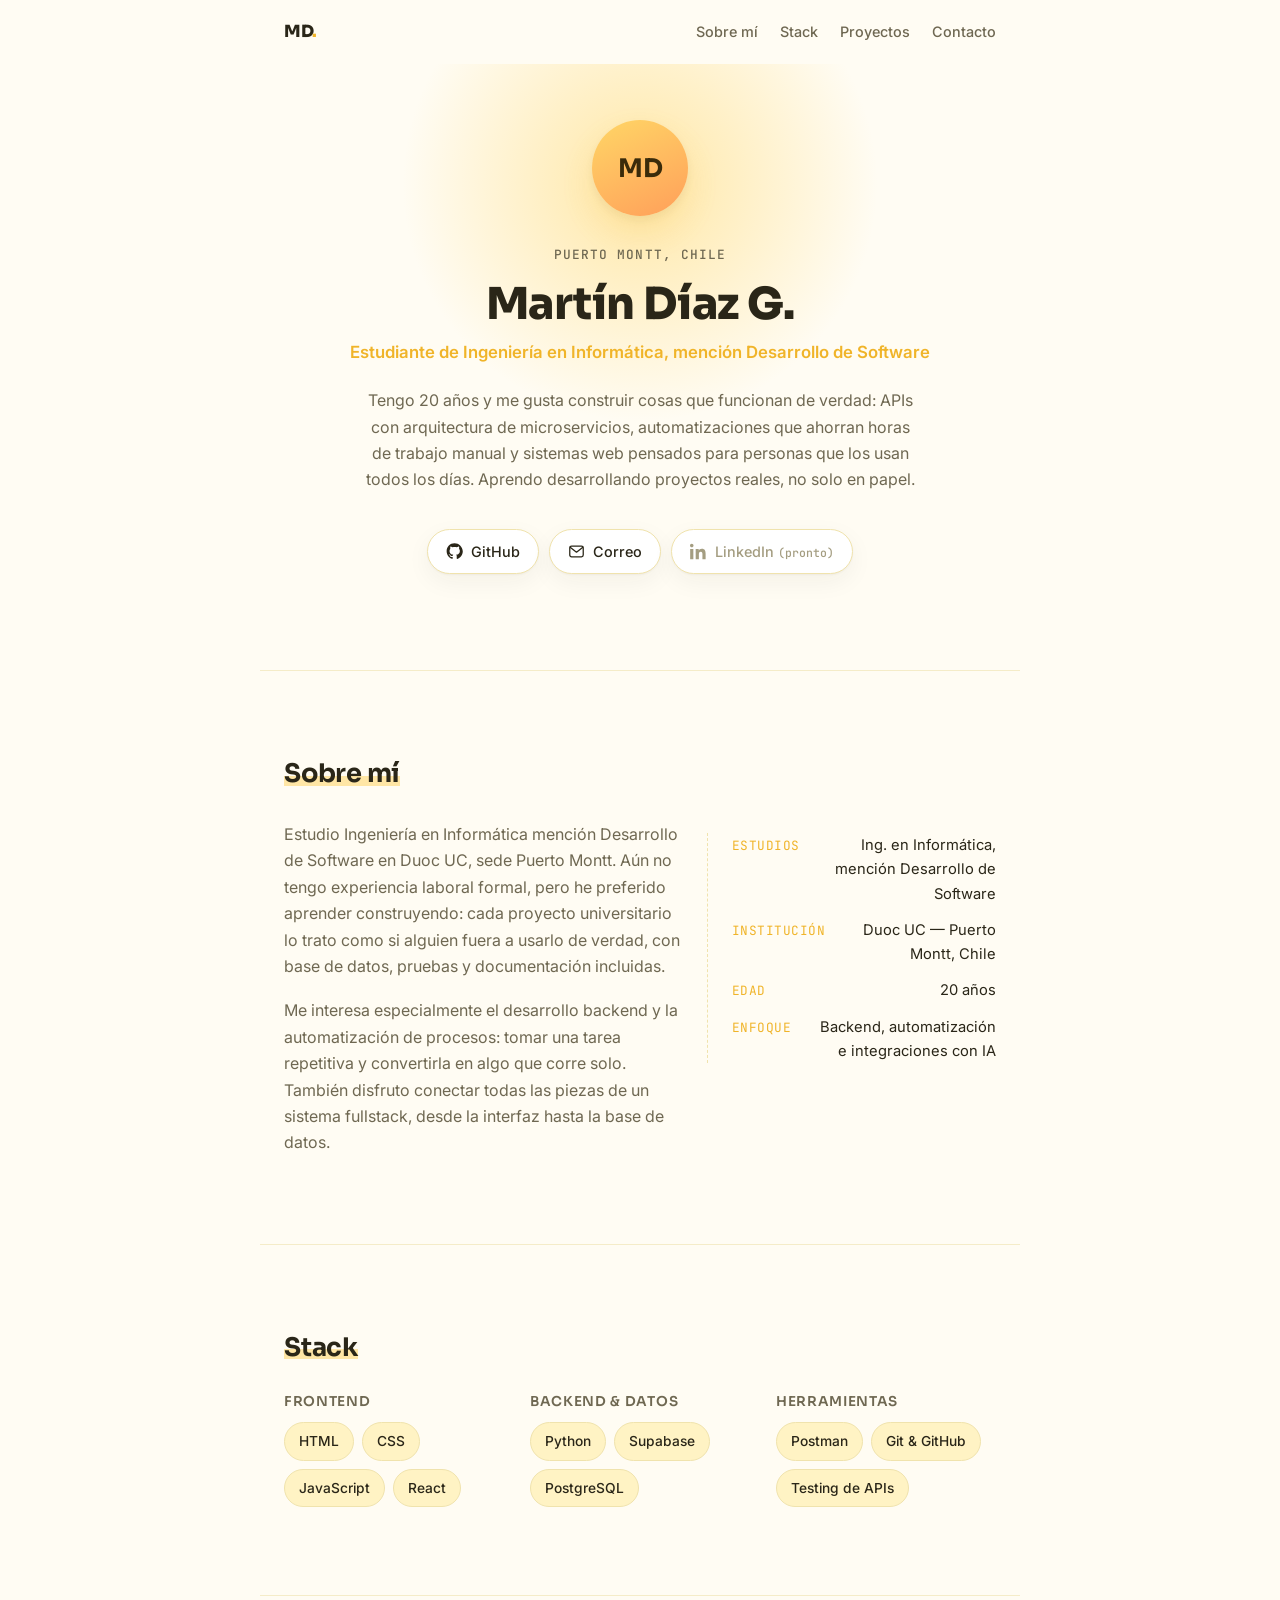
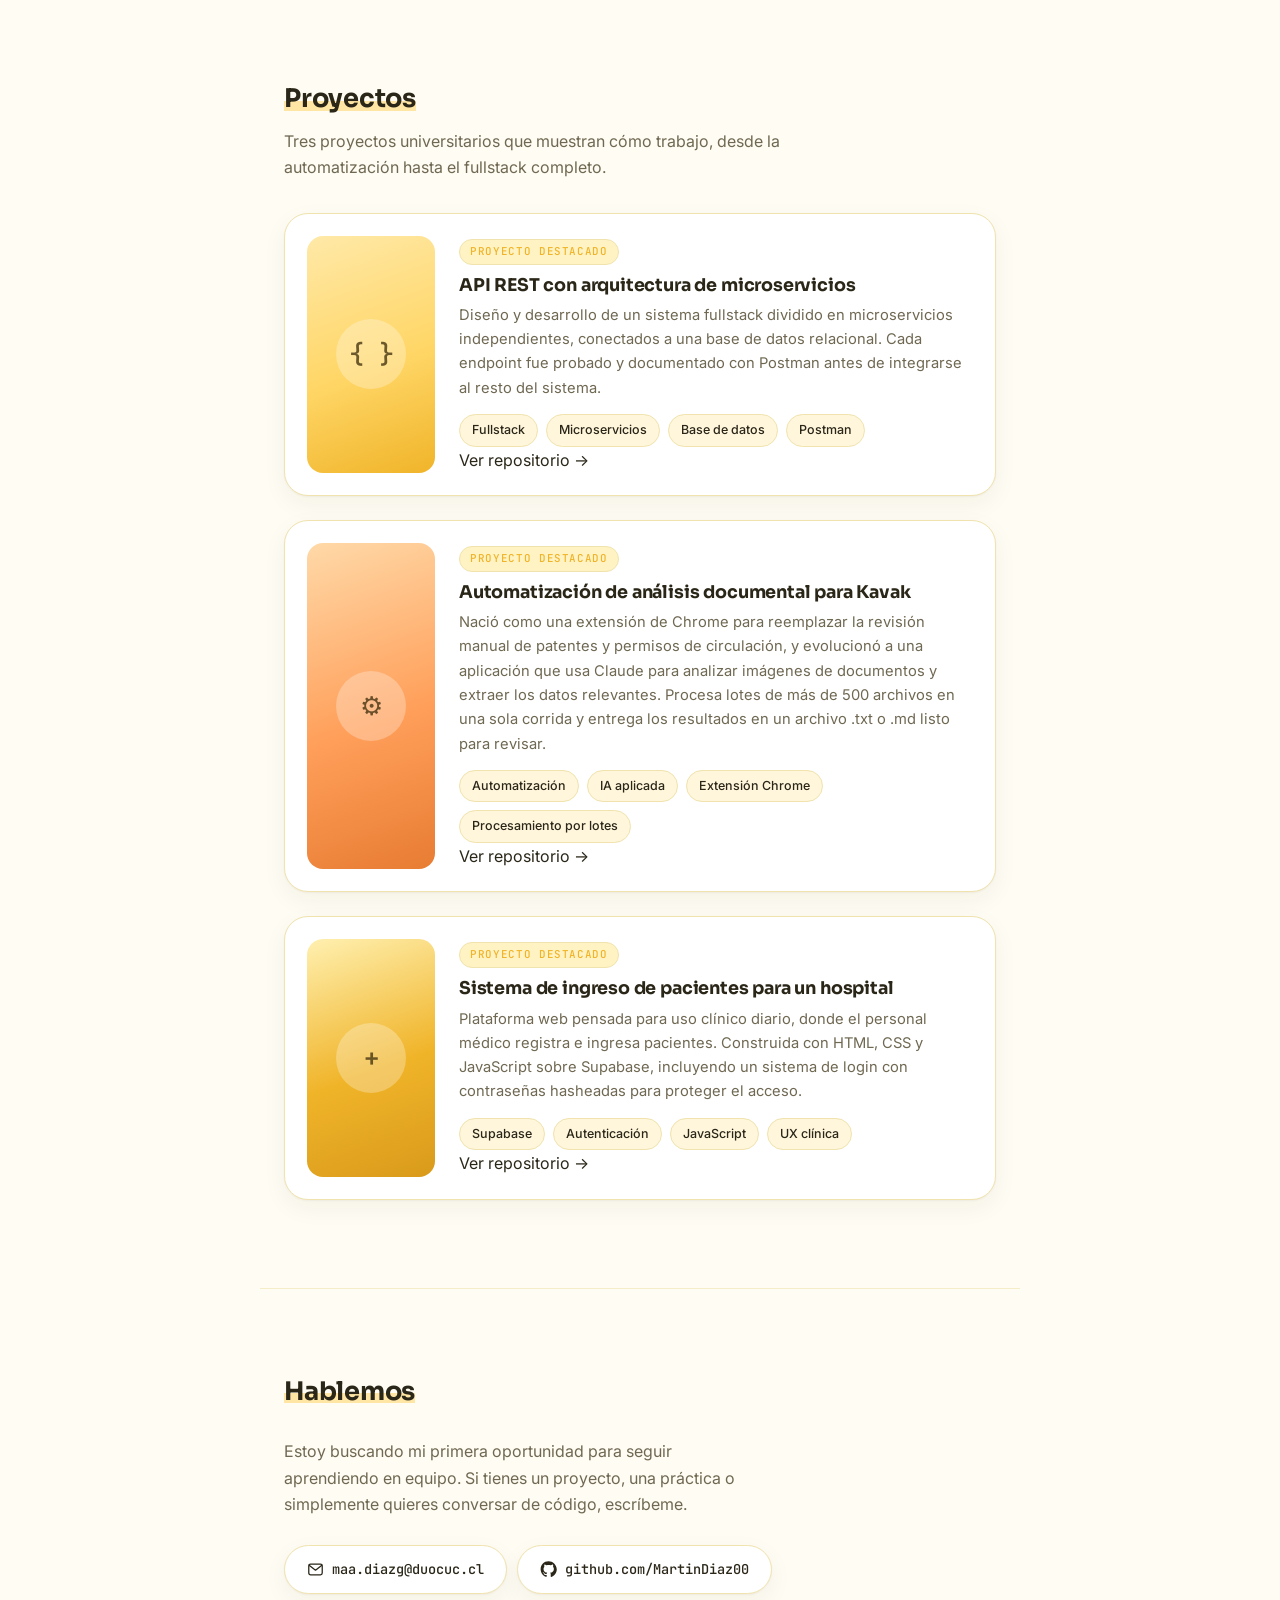
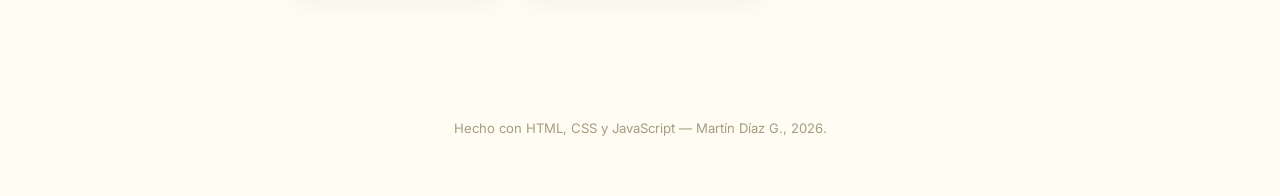
==== html1.html @ c6e43c66 "Actualizacion de portafolio" ====
<!DOCTYPE html>
<html lang="es">
<head>
  <meta charset="UTF-8" />
  <meta name="viewport" content="width=device-width, initial-scale=1.0" />
  <title>Martín Díaz G. — Desarrollo de Software</title>
  <meta name="description" content="Portafolio de Martín Díaz G., estudiante de Ingeniería en Informática mención Desarrollo de Software. APIs con microservicios, automatización con IA y sistemas web." />

  <link rel="preconnect" href="https://fonts.googleapis.com" />
  <link rel="preconnect" href="https://fonts.gstatic.com" crossorigin />
  <link href="https://fonts.googleapis.com/css2?family=Sora:wght@400;600;700;800&family=Inter:wght@400;500;600&family=JetBrains+Mono:wght@400;500&display=swap" rel="stylesheet" />

  <link rel="stylesheet" href="styles.css" />
</head>
<body>

  <nav class="topnav">
    <a href="#hero" class="topnav__brand">MD<span class="dot">.</span></a>
    <div class="topnav__links">
      <a href="#about">Sobre mí</a>
      <a href="#skills">Stack</a>
      <a href="#projects">Proyectos</a>
      <a href="#contact">Contacto</a>
    </div>
  </nav>

  <main>

    <!-- HERO -->
    <section id="hero" class="hero">
      <div class="hero__glow" aria-hidden="true"></div>

      <div class="avatar" aria-hidden="true">
        <span>MD</span>
      </div>

      <p class="eyebrow">Puerto Montt, Chile</p>
      <h1>Martín Díaz G.</h1>
      <p class="role">Estudiante de Ingeniería en Informática, mención Desarrollo de Software</p>

      <p class="bio">
        Tengo 20 años y me gusta construir cosas que funcionan de verdad: APIs con arquitectura de
        microservicios, automatizaciones que ahorran horas de trabajo manual y sistemas web pensados
        para personas que los usan todos los días. Aprendo desarrollando proyectos reales, no solo en papel.
      </p>

      <div class="social-row">
        <a href="https://github.com/MartinDiaz00" target="_blank" rel="noopener noreferrer" class="social-link">
          <svg class="icon" viewBox="0 0 24 24" fill="currentColor" aria-hidden="true">
            <path d="M12 .5C5.73.5.9 5.34.9 11.6c0 5.02 3.26 9.28 7.77 10.78.57.1.78-.25.78-.55 0-.27-.01-1.17-.02-2.12-3.16.69-3.83-1.34-3.83-1.34-.52-1.31-1.26-1.66-1.26-1.66-1.03-.7.08-.69.08-.69 1.14.08 1.74 1.17 1.74 1.17 1.01 1.73 2.65 1.23 3.3.94.1-.73.4-1.23.72-1.51-2.52-.29-5.17-1.26-5.17-5.6 0-1.24.44-2.25 1.17-3.04-.12-.29-.51-1.45.11-3.02 0 0 .96-.31 3.14 1.16.91-.25 1.89-.38 2.86-.38.97 0 1.95.13 2.86.38 2.18-1.47 3.14-1.16 3.14-1.16.62 1.57.23 2.73.11 3.02.73.79 1.17 1.8 1.17 3.04 0 4.35-2.65 5.31-5.18 5.59.41.35.77 1.05.77 2.12 0 1.53-.01 2.76-.01 3.14 0 .3.2.66.79.55 4.5-1.51 7.76-5.76 7.76-10.78C23.1 5.34 18.27.5 12 .5Z"/>
          </svg>
          <span>GitHub</span>
        </a>

        <a href="mailto:maa.diazg@duocuc.cl" class="social-link">
          <svg class="icon" viewBox="0 0 24 24" fill="none" stroke="currentColor" stroke-width="1.8" stroke-linecap="round" stroke-linejoin="round" aria-hidden="true">
            <rect x="2.5" y="4.5" width="19" height="15" rx="2.5"/>
            <path d="m3 6 9 7 9-7"/>
          </svg>
          <span>Correo</span>
        </a>

        <span class="social-link social-link--soon" title="Próximamente">
          <svg class="icon" viewBox="0 0 24 24" fill="currentColor" aria-hidden="true">
            <path d="M4.98 3.5C4.98 4.88 3.87 6 2.5 6S0 4.88 0 3.5 1.11 1 2.48 1 4.98 2.12 4.98 3.5ZM.24 8.5h4.5V23H.24V8.5ZM8.02 8.5h4.31v1.98h.06c.6-1.14 2.07-2.34 4.26-2.34 4.55 0 5.39 3 5.39 6.9V23h-4.5v-6.98c0-1.67-.03-3.81-2.32-3.81-2.33 0-2.69 1.82-2.69 3.69V23h-4.5V8.5Z"/>
          </svg>
          <span>LinkedIn <em>(pronto)</em></span>
        </span>
      </div>
    </section>

    <!-- SOBRE MÍ -->
    <section id="about" class="about">
      <h2><span class="section-label">Sobre mí</span></h2>

      <div class="about__grid">
        <p>
          Estudio Ingeniería en Informática mención Desarrollo de Software en Duoc UC, sede Puerto Montt.
          Aún no tengo experiencia laboral formal, pero he preferido aprender construyendo: cada proyecto
          universitario lo trato como si alguien fuera a usarlo de verdad, con base de datos, pruebas y
          documentación incluidas.
        </p>
        <p>
          Me interesa especialmente el desarrollo backend y la automatización de procesos: tomar una tarea
          repetitiva y convertirla en algo que corre solo. También disfruto conectar todas las piezas de un
          sistema fullstack, desde la interfaz hasta la base de datos.
        </p>

        <ul class="facts">
          <li><span class="facts__key">Estudios</span><span>Ing. en Informática, mención Desarrollo de Software</span></li>
          <li><span class="facts__key">Institución</span><span>Duoc UC — Puerto Montt, Chile</span></li>
          <li><span class="facts__key">Edad</span><span>20 años</span></li>
          <li><span class="facts__key">Enfoque</span><span>Backend, automatización e integraciones con IA</span></li>
        </ul>
      </div>
    </section>

    <!-- STACK -->
    <section id="skills" class="skills">
      <h2><span class="section-label">Stack</span></h2>

      <div class="skills__groups">
        <div class="skills__group">
          <h3>Frontend</h3>
          <ul class="tag-list">
            <li>HTML</li><li>CSS</li><li>JavaScript</li><li>React</li>
          </ul>
        </div>

        <div class="skills__group">
          <h3>Backend &amp; datos</h3>
          <ul class="tag-list">
            <li>Python</li><li>Supabase</li><li>PostgreSQL</li>
          </ul>
        </div>

        <div class="skills__group">
          <h3>Herramientas</h3>
          <ul class="tag-list">
            <li>Postman</li><li>Git &amp; GitHub</li><li>Testing de APIs</li>
          </ul>
        </div>
      </div>
    </section>

    <!-- PROYECTOS -->
    <section id="projects" class="projects">
      <h2><span class="section-label">Proyectos</span></h2>
      <p class="section-lead">
        Tres proyectos universitarios que muestran cómo trabajo, desde la automatización hasta el fullstack completo.
      </p>

      <div class="project-list">

        <!-- Proyecto 1 -->
        <article class="project" data-repo="https://github.com/MartinDiaz00/EvaluacionParcial3">
          <div class="project__media project__media--sun" aria-hidden="true">
            <span class="project__shape"></span>
            <span class="project__glyph">{ }</span>
          </div>
          <div class="project__body">
            <span class="project__badge">Proyecto destacado</span>
            <h3>API REST con arquitectura de microservicios</h3>
            <p>
              Diseño y desarrollo de un sistema fullstack dividido en microservicios independientes,
              conectados a una base de datos relacional. Cada endpoint fue probado y documentado con
              Postman antes de integrarse al resto del sistema.
            </p>
            <ul class="tag-list tag-list--sm">
              <li>Fullstack</li><li>Microservicios</li><li>Base de datos</li><li>Postman</li>
            </ul>
            <span class="project__link">Ver repositorio →</span>
          </div>
        </article>

        <!-- Proyecto 2 -->
        <article class="project" data-repo="https://github.com/MartinDiaz00/Trabajo">
          <div class="project__media project__media--amber" aria-hidden="true">
            <span class="project__shape"></span>
            <span class="project__glyph">⚙</span>
          </div>
          <div class="project__body">
            <span class="project__badge">Proyecto destacado</span>
            <h3>Automatización de análisis documental para Kavak</h3>
            <p>
              Nació como una extensión de Chrome para reemplazar la revisión manual de patentes y permisos
              de circulación, y evolucionó a una aplicación que usa Claude para analizar imágenes de
              documentos y extraer los datos relevantes. Procesa lotes de más de 500 archivos en una sola
              corrida y entrega los resultados en un archivo .txt o .md listo para revisar.
            </p>
            <ul class="tag-list tag-list--sm">
              <li>Automatización</li><li>IA aplicada</li><li>Extensión Chrome</li><li>Procesamiento por lotes</li>
            </ul>
            <span class="project__link">Ver repositorio →</span>
          </div>
        </article>

        <!-- Proyecto 3 -->
        <article class="project" data-repo="https://github.com/MartinDiaz00/Evaluacion3SupaBase">
          <div class="project__media project__media--gold" aria-hidden="true">
            <span class="project__shape"></span>
            <span class="project__glyph">+</span>
          </div>
          <div class="project__body">
            <span class="project__badge">Proyecto destacado</span>
            <h3>Sistema de ingreso de pacientes para un hospital</h3>
            <p>
              Plataforma web pensada para uso clínico diario, donde el personal médico registra e ingresa
              pacientes. Construida con HTML, CSS y JavaScript sobre Supabase, incluyendo un sistema de
              login con contraseñas hasheadas para proteger el acceso.
            </p>
            <ul class="tag-list tag-list--sm">
              <li>Supabase</li><li>Autenticación</li><li>JavaScript</li><li>UX clínica</li>
            </ul>
            <span class="project__link">Ver repositorio →</span>
          </div>
        </article>

      </div>
    </section>

    <!-- CONTACTO -->
    <section id="contact" class="contact">
      <h2><span class="section-label">Hablemos</span></h2>
      <p>
        Estoy buscando mi primera oportunidad para seguir aprendiendo en equipo. Si tienes un proyecto,
        una práctica o simplemente quieres conversar de código, escríbeme.
      </p>

      <div class="social-row social-row--contact">
        <a href="mailto:maa.diazg@duocuc.cl" class="social-link social-link--big">
          <svg class="icon" viewBox="0 0 24 24" fill="none" stroke="currentColor" stroke-width="1.8" stroke-linecap="round" stroke-linejoin="round" aria-hidden="true">
            <rect x="2.5" y="4.5" width="19" height="15" rx="2.5"/>
            <path d="m3 6 9 7 9-7"/>
          </svg>
          <span>maa.diazg@duocuc.cl</span>
        </a>

        <a href="https://github.com/MartinDiaz00" target="_blank" rel="noopener noreferrer" class="social-link social-link--big">
          <svg class="icon" viewBox="0 0 24 24" fill="currentColor" aria-hidden="true">
            <path d="M12 .5C5.73.5.9 5.34.9 11.6c0 5.02 3.26 9.28 7.77 10.78.57.1.78-.25.78-.55 0-.27-.01-1.17-.02-2.12-3.16.69-3.83-1.34-3.83-1.34-.52-1.31-1.26-1.66-1.26-1.66-1.03-.7.08-.69.08-.69 1.14.08 1.74 1.17 1.74 1.17 1.01 1.73 2.65 1.23 3.3.94.1-.73.4-1.23.72-1.51-2.52-.29-5.17-1.26-5.17-5.6 0-1.24.44-2.25 1.17-3.04-.12-.29-.51-1.45.11-3.02 0 0 .96-.31 3.14 1.16.91-.25 1.89-.38 2.86-.38.97 0 1.95.13 2.86.38 2.18-1.47 3.14-1.16 3.14-1.16.62 1.57.23 2.73.11 3.02.73.79 1.17 1.8 1.17 3.04 0 4.35-2.65 5.31-5.18 5.59.41.35.77 1.05.77 2.12 0 1.53-.01 2.76-.01 3.14 0 .3.2.66.79.55 4.5-1.51 7.76-5.76 7.76-10.78C23.1 5.34 18.27.5 12 .5Z"/>
          </svg>
          <span>github.com/MartinDiaz00</span>
        </a>
      </div>
    </section>

  </main>

  <footer class="footer">
    <p>Hecho con HTML, CSS y JavaScript — Martín Díaz G., <span id="year"></span>.</p>
  </footer>

  <script src="app.js" defer></script>
</body>
</html>
---- styles.css ----
/* ============================================
   TOKENS
   ============================================ */
:root {
  --bg: #fffcf3;
  --bg-soft: #fff6dc;
  --surface: #ffffff;
  --border: #f0e3ad;
  --border-soft: #f5ecc8;

  --text: #2a2618;
  --text-muted: #6f6852;
  --text-faint: #a49d81;

  --accent: #ffd666;
  --accent-strong: #f0b429;
  --accent-soft: #fff3c4;
  --highlight: #ff9f5a;

  --font-display: "Sora", system-ui, sans-serif;
  --font-body: "Inter", system-ui, sans-serif;
  --font-mono: "JetBrains Mono", ui-monospace, monospace;

  --radius-lg: 24px;
  --radius-md: 16px;
  --radius-sm: 10px;

  --shadow-soft: 0 1px 2px rgba(42, 38, 24, 0.04), 0 8px 24px rgba(42, 38, 24, 0.05);
  --shadow-lift: 0 4px 8px rgba(42, 38, 24, 0.05), 0 16px 32px rgba(240, 180, 41, 0.16);

  --max-width: 760px;
}

/* ============================================
   RESET & BASE
   ============================================ */
* {
  box-sizing: border-box;
  margin: 0;
  padding: 0;
}

html {
  scroll-behavior: smooth;
}

body {
  background: var(--bg);
  color: var(--text);
  font-family: var(--font-body);
  font-size: 16px;
  line-height: 1.65;
  -webkit-font-smoothing: antialiased;
}

img, svg {
  display: block;
  max-width: 100%;
}

a {
  color: inherit;
  text-decoration: none;
}

ul {
  list-style: none;
}

h1, h2, h3 {
  font-family: var(--font-display);
  line-height: 1.15;
  letter-spacing: -0.01em;
}

section {
  padding: 88px 24px;
  max-width: var(--max-width);
  margin: 0 auto;
  border-top: 1px solid var(--border-soft);
}

section:first-of-type {
  border-top: none;
}

:focus-visible {
  outline: 2.5px solid var(--accent-strong);
  outline-offset: 3px;
  border-radius: 6px;
}

/* ============================================
   NAV
   ============================================ */
.topnav {
  position: sticky;
  top: 0;
  z-index: 50;
  display: flex;
  align-items: center;
  justify-content: space-between;
  max-width: var(--max-width);
  margin: 0 auto;
  padding: 18px 24px;
  background: rgba(255, 252, 243, 0.82);
  backdrop-filter: blur(10px);
  -webkit-backdrop-filter: blur(10px);
}

.topnav__brand {
  font-family: var(--font-display);
  font-weight: 800;
  font-size: 1.05rem;
  letter-spacing: -0.02em;
}

.topnav__brand .dot {
  color: var(--accent-strong);
}

.topnav__links {
  display: flex;
  gap: 22px;
  font-size: 0.9rem;
  font-weight: 500;
  color: var(--text-muted);
}

.topnav__links a {
  transition: color 0.15s ease;
}

.topnav__links a:hover {
  color: var(--accent-strong);
}

/* ============================================
   HERO
   ============================================ */
.hero {
  padding-top: 56px;
  padding-bottom: 96px;
  text-align: center;
  position: relative;
  overflow: hidden;
}

.hero__glow {
  position: absolute;
  top: -120px;
  left: 50%;
  width: 480px;
  height: 480px;
  transform: translateX(-50%);
  background: radial-gradient(circle, rgba(255, 214, 102, 0.55) 0%, rgba(255, 214, 102, 0) 70%);
  pointer-events: none;
  z-index: -1;
  animation: pulse-glow 7s ease-in-out infinite;
}

@keyframes pulse-glow {
  0%, 100% { opacity: 0.75; transform: translateX(-50%) scale(1); }
  50% { opacity: 1; transform: translateX(-50%) scale(1.08); }
}

.avatar {
  width: 96px;
  height: 96px;
  margin: 0 auto 28px;
  border-radius: 50%;
  background: linear-gradient(155deg, var(--accent) 0%, var(--highlight) 100%);
  display: flex;
  align-items: center;
  justify-content: center;
  font-family: var(--font-display);
  font-weight: 700;
  font-size: 1.6rem;
  color: #3a2b0a;
  box-shadow: var(--shadow-lift);
}

.eyebrow {
  font-family: var(--font-mono);
  font-size: 0.8rem;
  font-weight: 500;
  color: var(--text-muted);
  text-transform: uppercase;
  letter-spacing: 0.08em;
  margin-bottom: 14px;
}

.hero h1 {
  font-size: clamp(2rem, 5vw, 2.75rem);
  font-weight: 800;
  margin-bottom: 10px;
}

.role {
  font-size: 1.05rem;
  font-weight: 600;
  color: var(--accent-strong);
  margin-bottom: 20px;
}

.bio {
  max-width: 560px;
  margin: 0 auto 36px;
  color: var(--text-muted);
  font-size: 1rem;
}

.social-row {
  display: flex;
  flex-wrap: wrap;
  justify-content: center;
  gap: 10px;
}

.social-link {
  display: inline-flex;
  align-items: center;
  gap: 8px;
  padding: 10px 18px;
  border-radius: 999px;
  background: var(--surface);
  border: 1px solid var(--border);
  font-size: 0.9rem;
  font-weight: 500;
  box-shadow: var(--shadow-soft);
  transition: transform 0.15s ease, border-color 0.15s ease, background 0.15s ease;
}

.social-link .icon {
  width: 17px;
  height: 17px;
}

.social-link:hover {
  transform: translateY(-2px);
  border-color: var(--accent-strong);
  background: var(--accent-soft);
}

.social-link--soon {
  color: var(--text-faint);
  cursor: default;
}

.social-link--soon:hover {
  transform: none;
  border-color: var(--border);
  background: var(--surface);
}

.social-link--soon em {
  font-style: normal;
  font-family: var(--font-mono);
  font-size: 0.72rem;
}

.social-link--big {
  padding: 12px 22px;
  font-family: var(--font-mono);
  font-size: 0.85rem;
}

/* ============================================
   SECTION HEADINGS
   ============================================ */
.section-label {
  display: inline-block;
  font-size: 1.6rem;
  font-weight: 700;
  position: relative;
}

.section-label::after {
  content: "";
  position: absolute;
  left: 0;
  bottom: 3px;
  width: 100%;
  height: 10px;
  background: var(--accent);
  opacity: 0.55;
  z-index: -1;
}

h2 {
  margin-bottom: 32px;
}

.section-lead {
  margin-top: -18px;
  margin-bottom: 32px;
  color: var(--text-muted);
  max-width: 520px;
}

/* ============================================
   ABOUT
   ============================================ */
.about__grid {
  display: grid;
  gap: 18px;
}

.about__grid p {
  color: var(--text-muted);
}

.facts {
  margin-top: 12px;
  display: grid;
  gap: 12px;
  padding-top: 18px;
  border-top: 1px dashed var(--border);
}

.facts li {
  display: flex;
  justify-content: space-between;
  gap: 16px;
  font-size: 0.92rem;
}

.facts__key {
  font-family: var(--font-mono);
  color: var(--accent-strong);
  font-size: 0.8rem;
  text-transform: uppercase;
  letter-spacing: 0.04em;
  white-space: nowrap;
  padding-top: 2px;
}

.facts li > span:last-child {
  text-align: right;
  color: var(--text);
}

/* ============================================
   SKILLS
   ============================================ */
.skills__groups {
  display: grid;
  gap: 26px;
}

.skills__group h3 {
  font-size: 0.85rem;
  font-weight: 600;
  color: var(--text-muted);
  text-transform: uppercase;
  letter-spacing: 0.05em;
  margin-bottom: 12px;
}

.tag-list {
  display: flex;
  flex-wrap: wrap;
  gap: 8px;
}

.tag-list li {
  padding: 7px 14px;
  border-radius: 999px;
  background: var(--accent-soft);
  border: 1px solid var(--border);
  font-size: 0.86rem;
  font-weight: 500;
  color: var(--text);
}

.tag-list--sm li {
  padding: 5px 12px;
  font-size: 0.78rem;
  background: var(--bg-soft);
}

/* ============================================
   PROJECTS
   ============================================ */
.project-list {
  display: grid;
  gap: 24px;
}

.project {
  display: grid;
  grid-template-columns: 128px 1fr;
  gap: 24px;
  padding: 22px;
  background: var(--surface);
  border: 1px solid var(--border);
  border-radius: var(--radius-lg);
  box-shadow: var(--shadow-soft);
  transition: transform 0.2s ease, box-shadow 0.2s ease, border-color 0.2s ease;
}

.project:hover {
  transform: translateY(-4px);
  box-shadow: var(--shadow-lift);
  border-color: var(--accent-strong);
}

.project__media {
  position: relative;
  border-radius: var(--radius-md);
  overflow: hidden;
  display: flex;
  align-items: center;
  justify-content: center;
  min-height: 128px;
}

.project__media--sun {
  background: linear-gradient(160deg, #ffe9a8 0%, #ffd666 55%, #f0b429 100%);
}

.project__media--amber {
  background: linear-gradient(160deg, #ffd9a8 0%, #ff9f5a 55%, #e87c33 100%);
}

.project__media--gold {
  background: linear-gradient(160deg, #fff0b0 0%, #f0b429 55%, #d99a1b 100%);
}

.project__shape {
  position: absolute;
  width: 70px;
  height: 70px;
  border-radius: 50%;
  background: rgba(255, 255, 255, 0.28);
  animation: float-shape 5s ease-in-out infinite;
}

@keyframes float-shape {
  0%, 100% { transform: translate(-8px, 6px) scale(1); }
  50% { transform: translate(6px, -8px) scale(1.12); }
}

.project__glyph {
  position: relative;
  font-family: var(--font-mono);
  font-weight: 500;
  font-size: 1.6rem;
  color: rgba(58, 43, 10, 0.75);
}

.project__badge {
  display: inline-block;
  font-family: var(--font-mono);
  font-size: 0.68rem;
  font-weight: 500;
  text-transform: uppercase;
  letter-spacing: 0.06em;
  color: var(--accent-strong);
  background: var(--accent-soft);
  border: 1px solid var(--border);
  padding: 3px 10px;
  border-radius: 999px;
  margin-bottom: 10px;
}

.project__body h3 {
  font-size: 1.1rem;
  font-weight: 700;
  margin-bottom: 8px;
}

.project__body p {
  color: var(--text-muted);
  font-size: 0.92rem;
  margin-bottom: 14px;
}

/* ============================================
   CONTACT
   ============================================ */
.contact p {
  color: var(--text-muted);
  max-width: 480px;
  margin-bottom: 28px;
}

.social-row--contact {
  justify-content: flex-start;
}

/* ============================================
   FOOTER
   ============================================ */
.footer {
  text-align: center;
  padding: 36px 24px 56px;
  font-size: 0.82rem;
  color: var(--text-faint);
}

/* ============================================
   RESPONSIVE
   ============================================ */
@media (min-width: 620px) {
  .about__grid {
    grid-template-columns: 1.4fr 1fr;
    align-items: start;
  }

  .about__grid .facts {
    grid-column: 2;
    grid-row: 1 / span 2;
    border-top: none;
    padding-top: 0;
    padding-left: 24px;
    border-left: 1px dashed var(--border);
  }

  .skills__groups {
    grid-template-columns: repeat(3, 1fr);
  }
}

@media (max-width: 560px) {
  .topnav__links {
    gap: 14px;
    font-size: 0.82rem;
  }

  .project {
    grid-template-columns: 1fr;
  }

  .project__media {
    min-height: 96px;
  }

  .facts li {
    flex-direction: column;
    gap: 2px;
  }

  .facts li > span:last-child {
    text-align: left;
  }
}

/* ============================================
   ACCESSIBILITY: REDUCED MOTION
   ============================================ */
@media (prefers-reduced-motion: reduce) {
  html {
    scroll-behavior: auto;
  }

  .hero__glow,
  .project__shape {
    animation: none;
  }

  .social-link,
  .project {
    transition: none;
  }
}
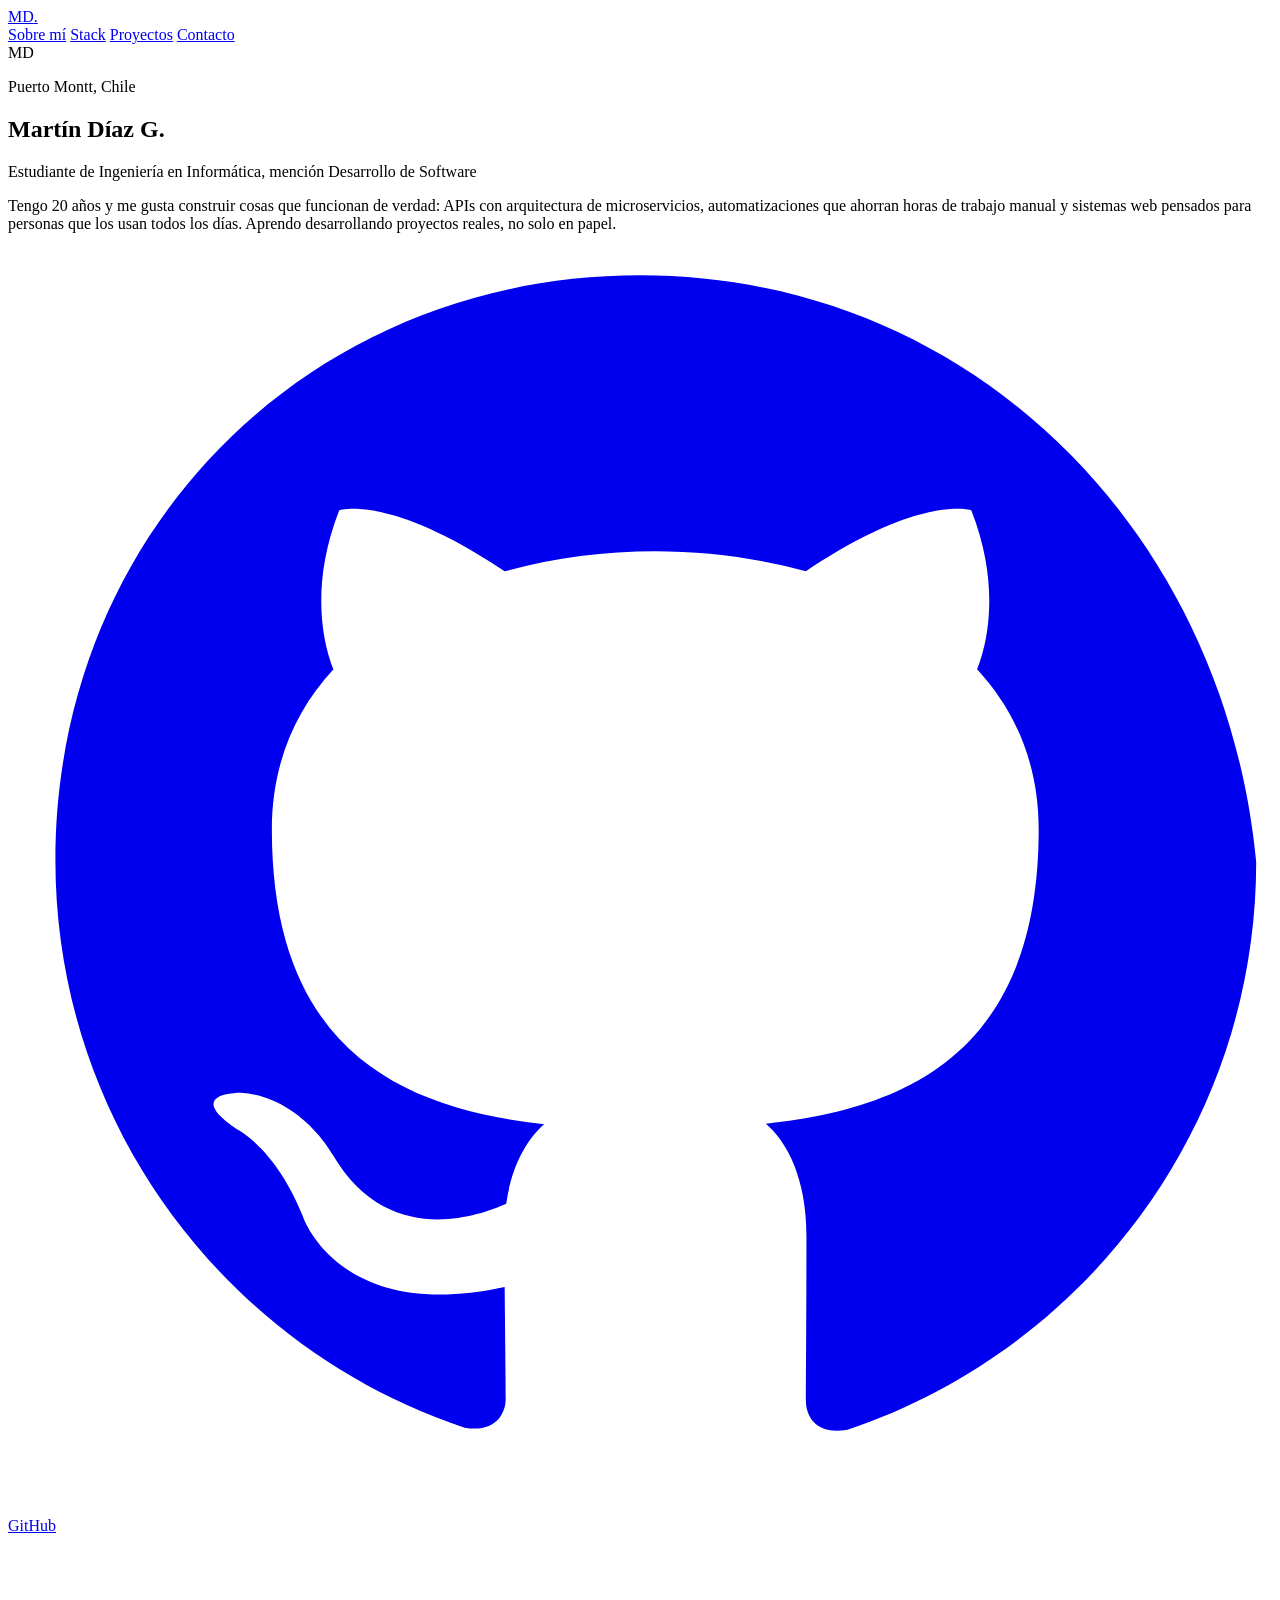
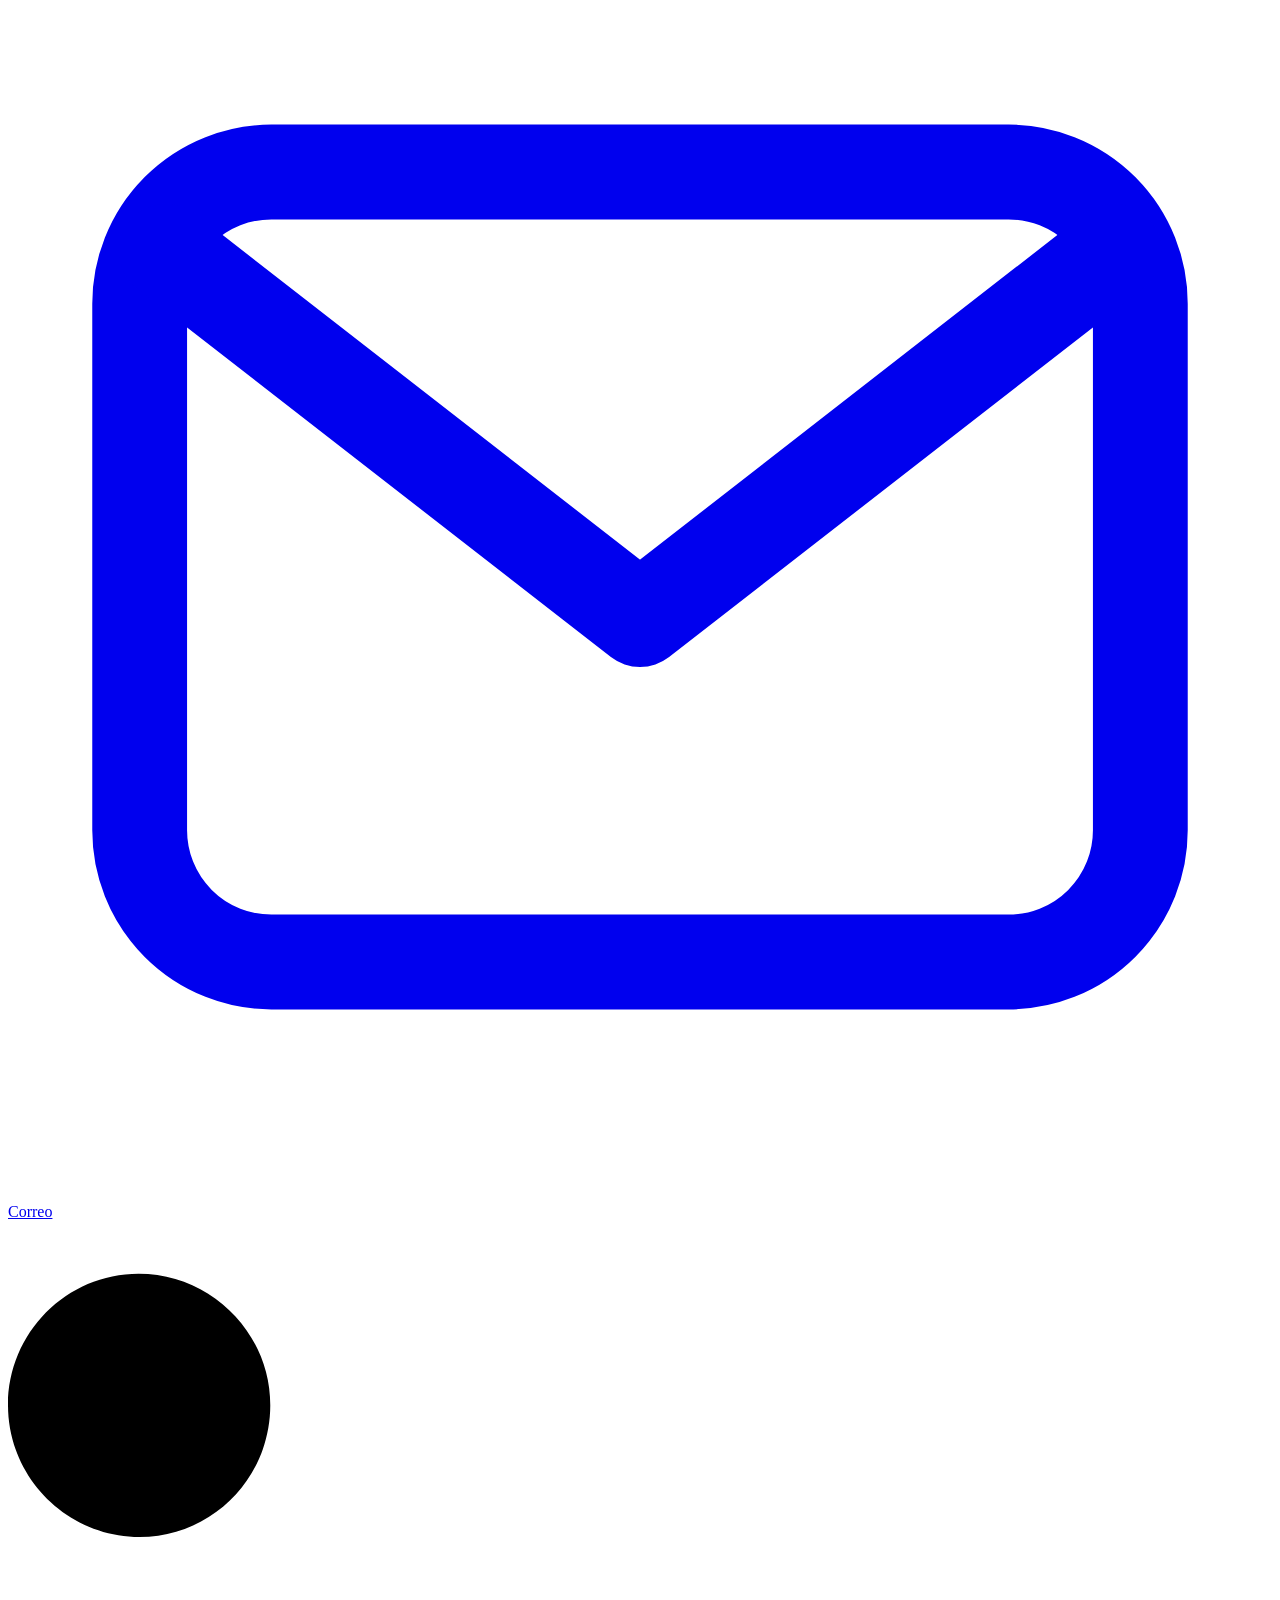
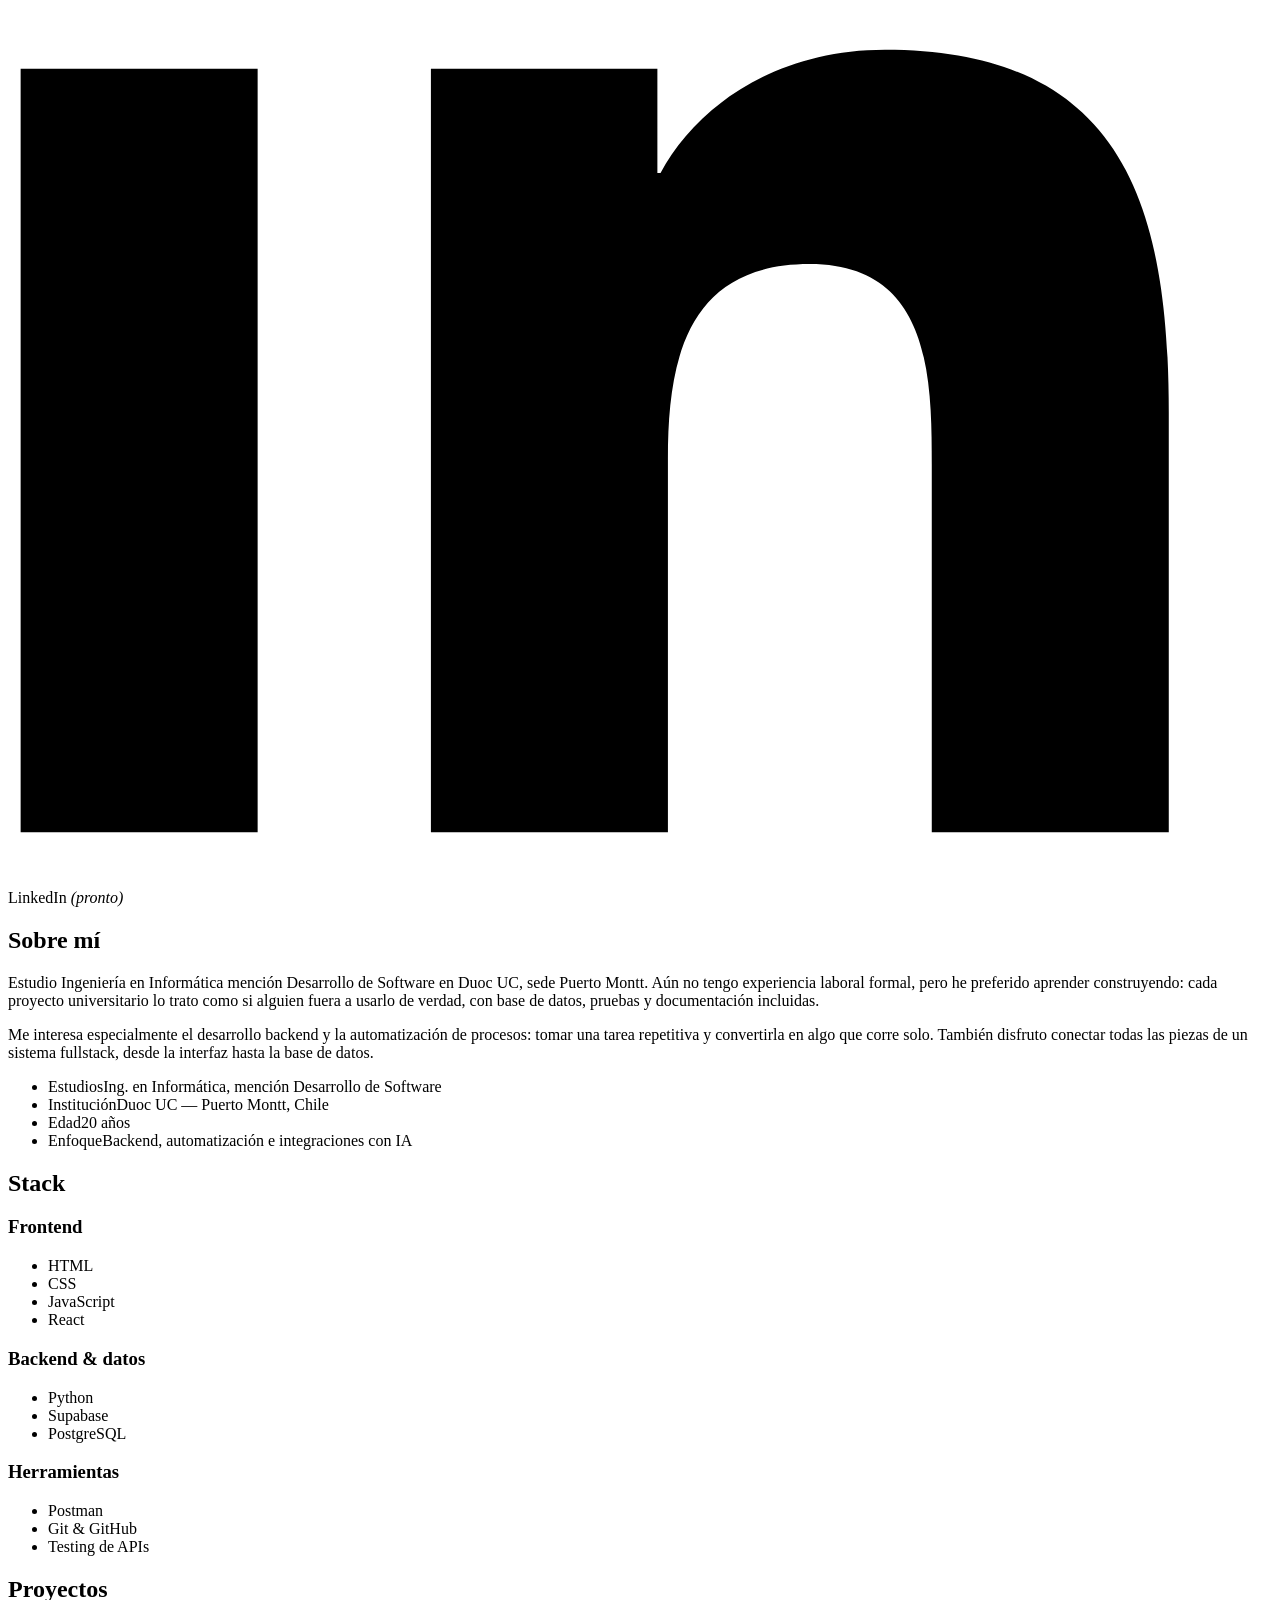
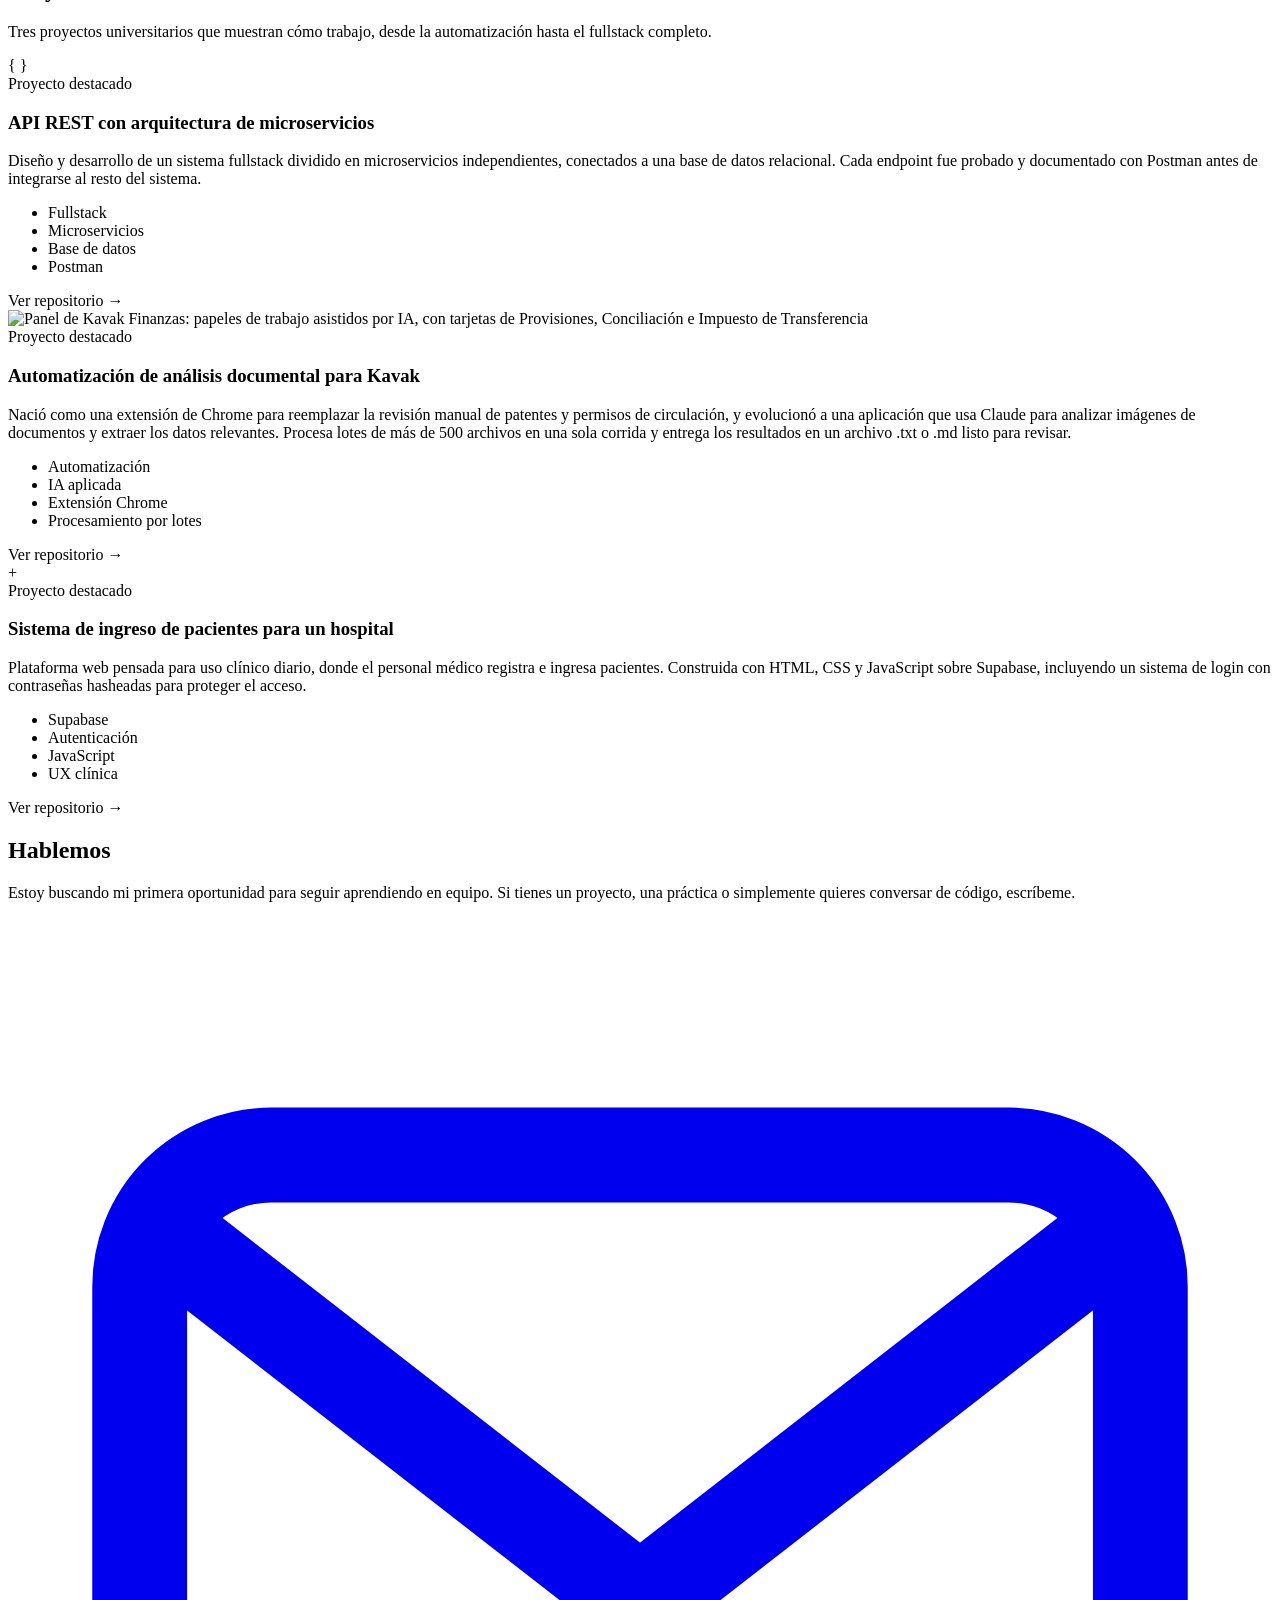
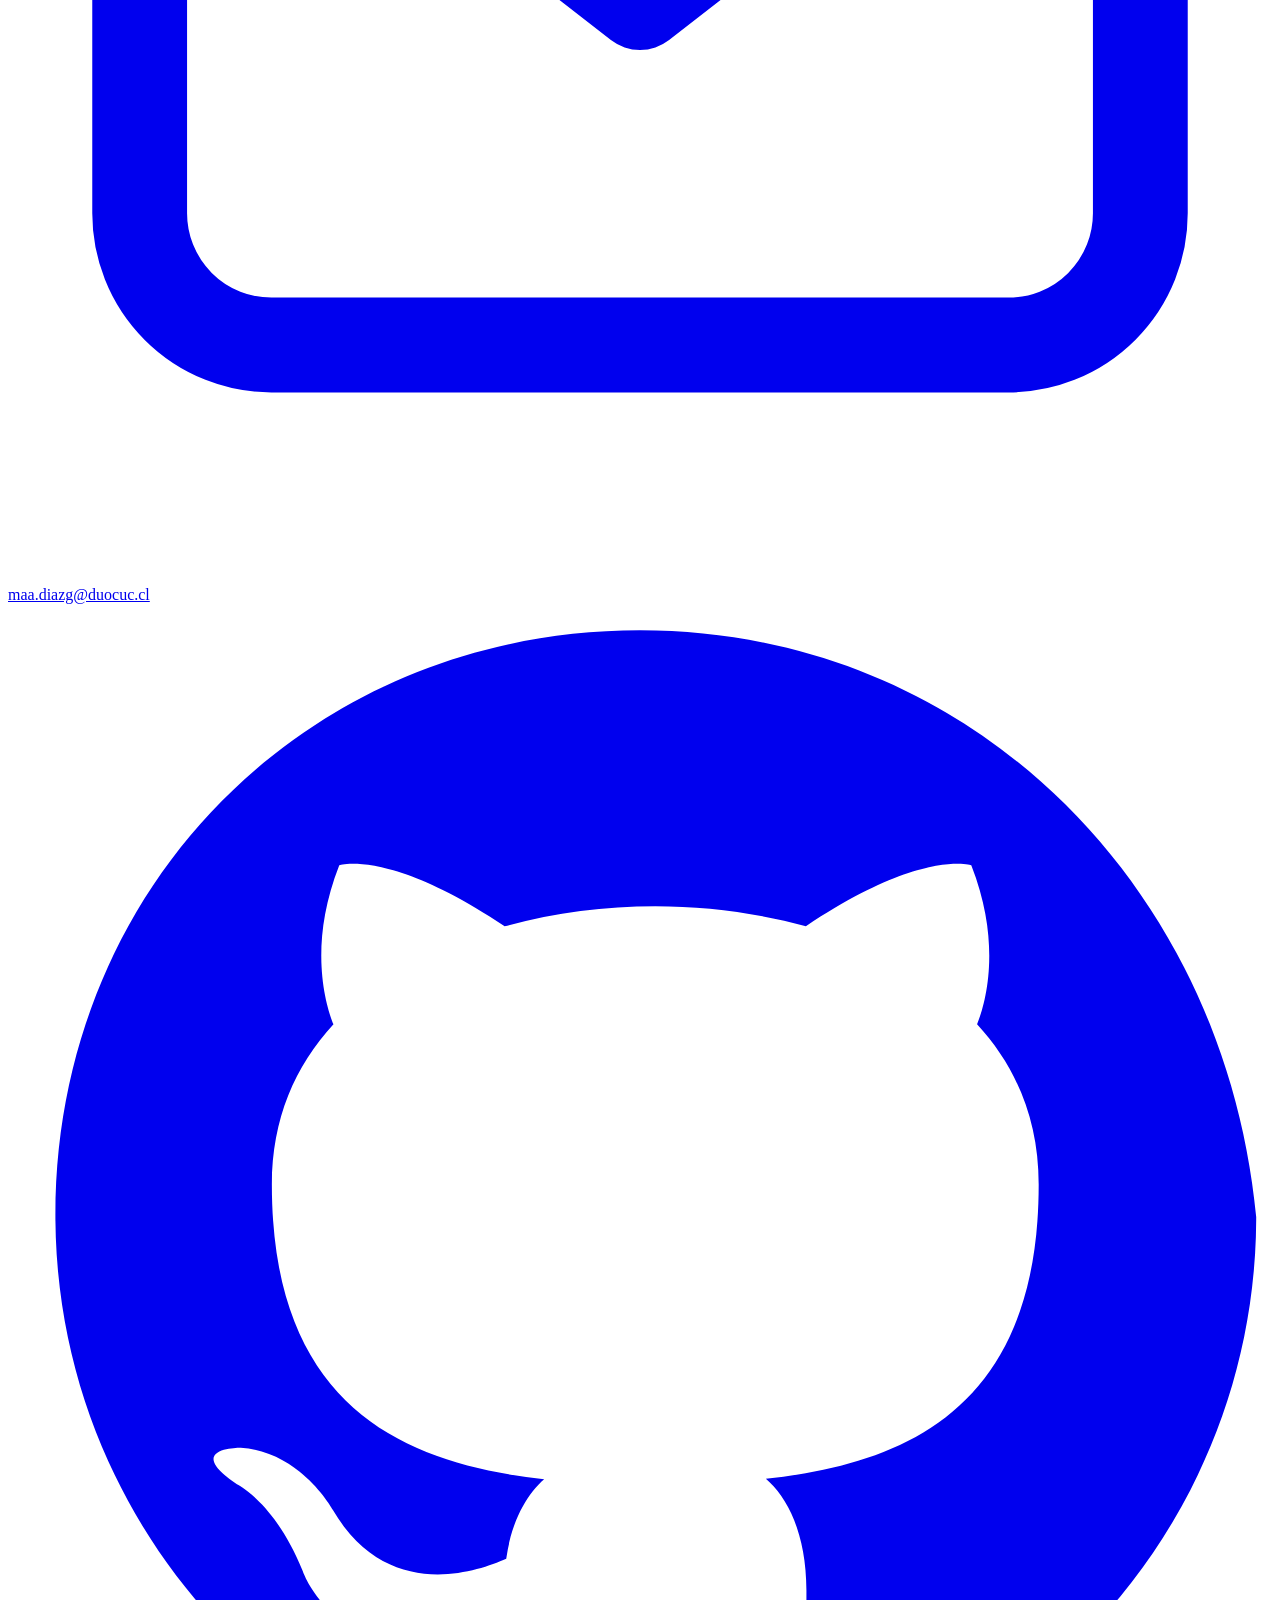
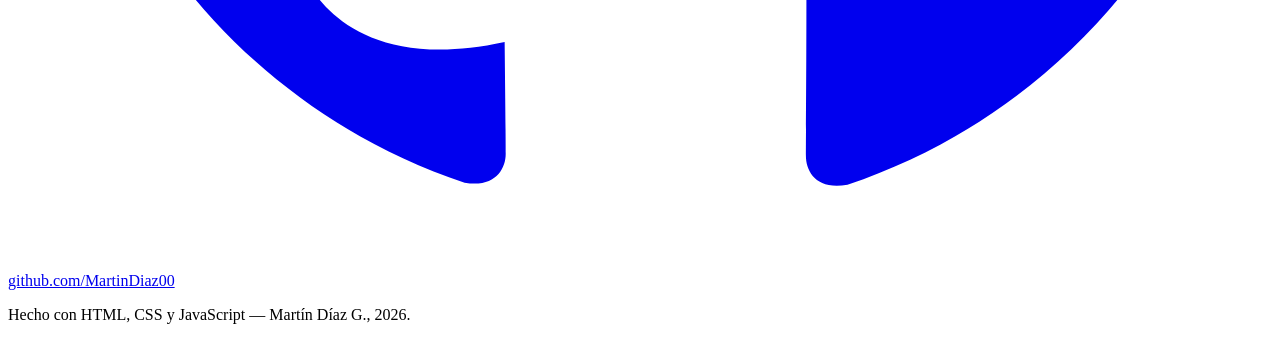
==== commit c19f229a: "Agrego de imagen" ====
--- a/html1.html
+++ b/html1.html
@@ -155,9 +155,8 @@
 
         <!-- Proyecto 2 -->
         <article class="project" data-repo="https://github.com/MartinDiaz00/Trabajo">
-          <div class="project__media project__media--amber" aria-hidden="true">
-            <span class="project__shape"></span>
-            <span class="project__glyph">⚙</span>
+          <div class="project__media project__media--photo">
+            <img src="assets/kavak-finanzas.png" alt="Panel de Kavak Finanzas: papeles de trabajo asistidos por IA, con tarjetas de Provisiones, Conciliación e Impuesto de Transferencia" />
           </div>
           <div class="project__body">
             <span class="project__badge">Proyecto destacado</span>
